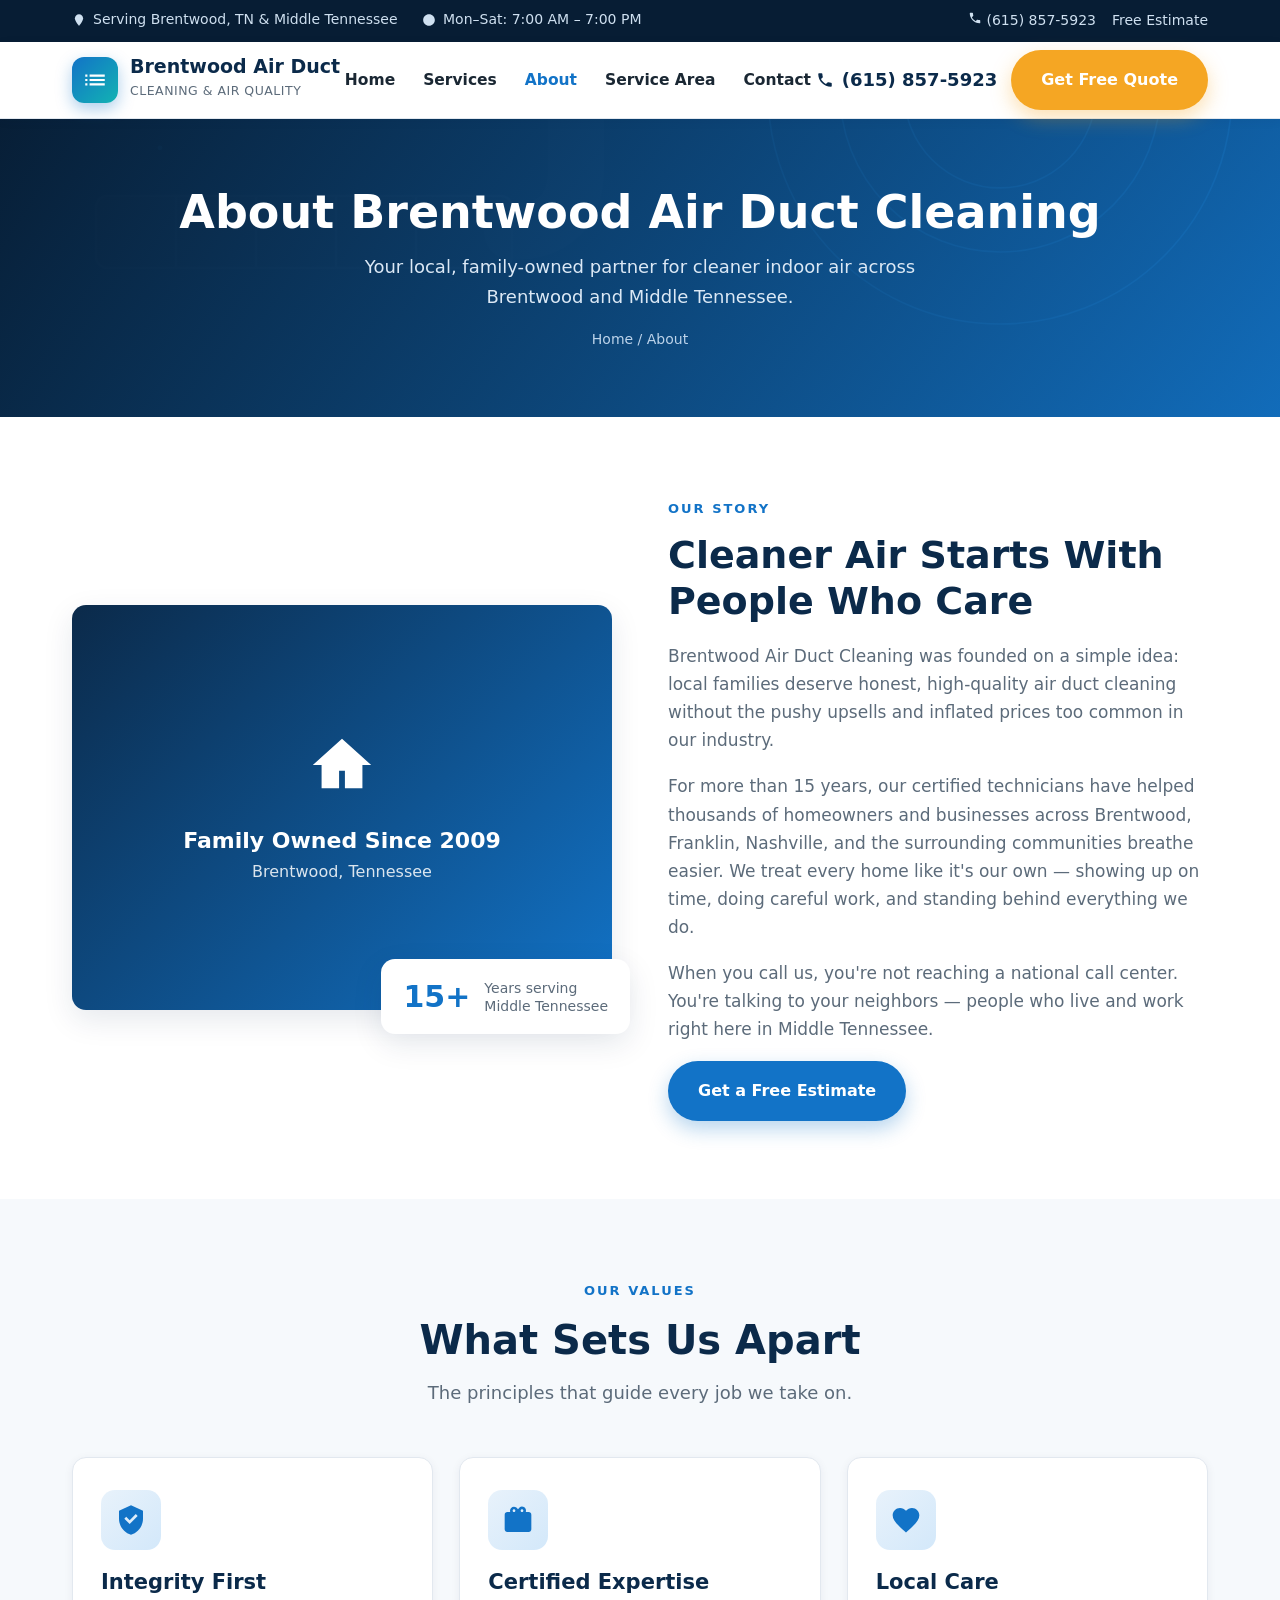
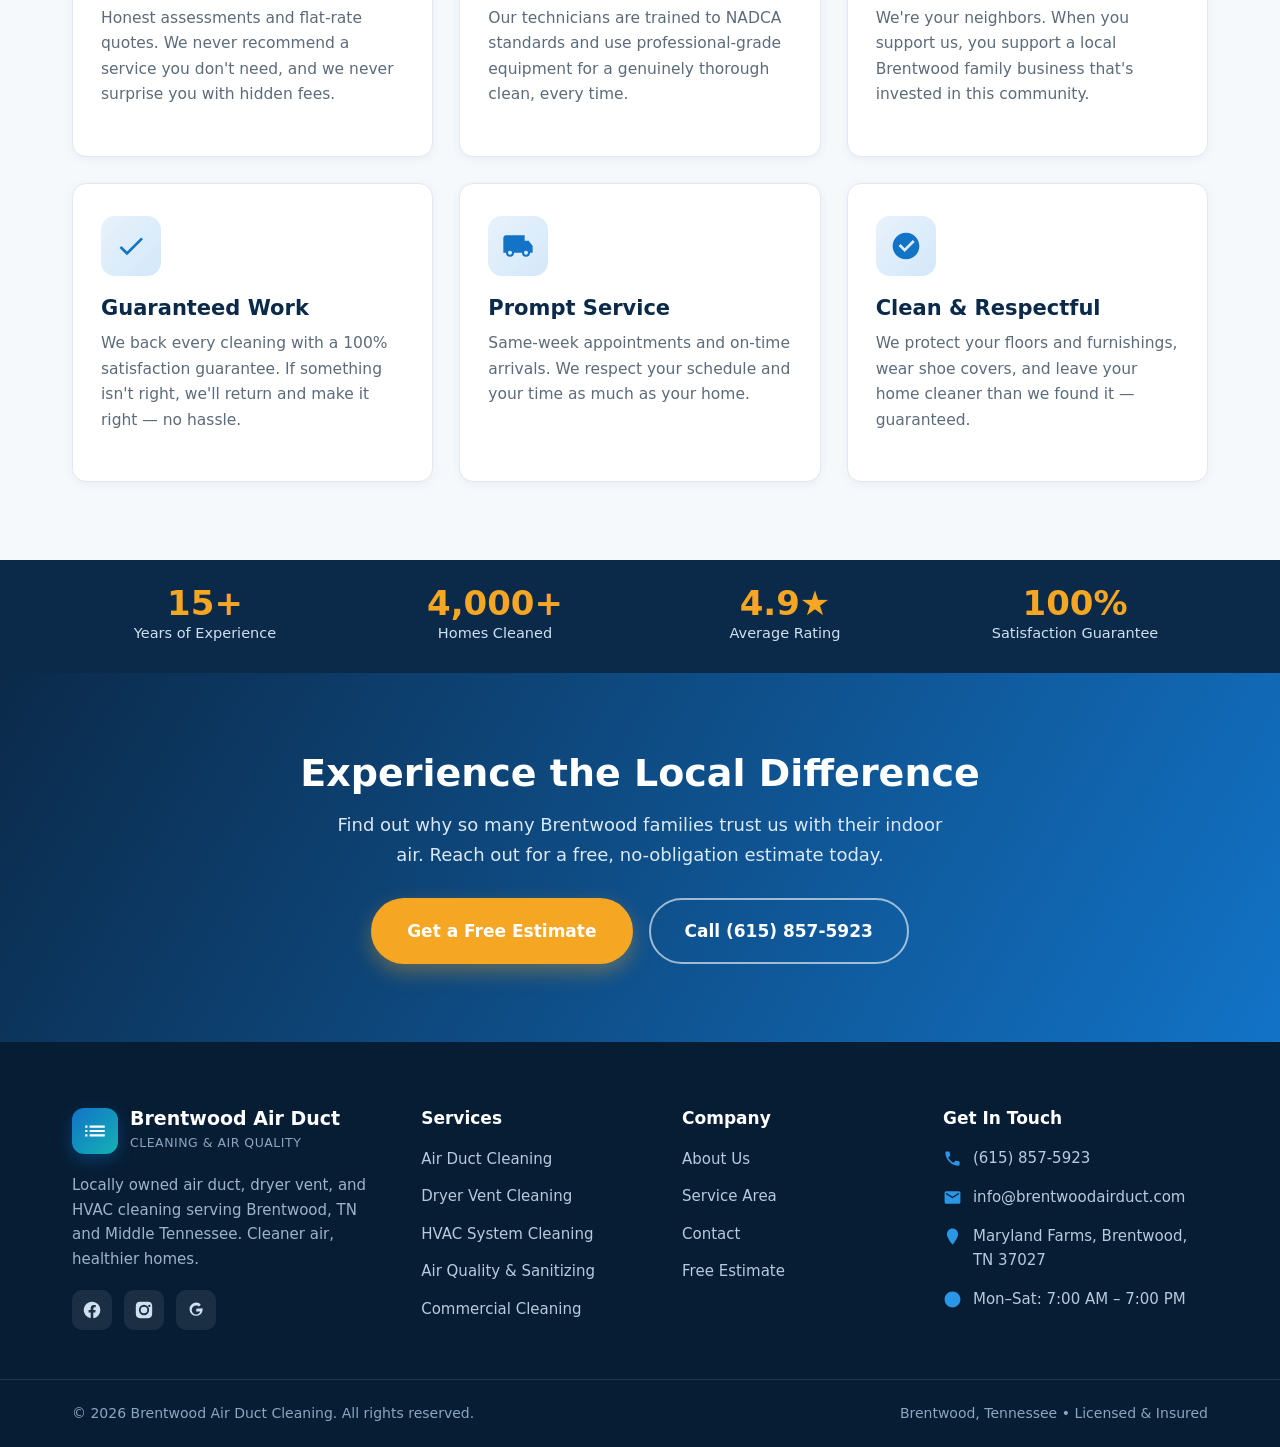
==== about/index.html @ d7322b6e "Use clean, extensionless URLs and update phone number Restructure each page into its own directory s" ====
<!DOCTYPE html>
<html lang="en">
<head>
  <meta charset="UTF-8" />
  <meta name="viewport" content="width=device-width, initial-scale=1.0" />
  <title>About Us | Brentwood Air Duct Cleaning — Local Air Duct Experts in Brentwood, TN</title>
  <meta name="description" content="Learn about Brentwood Air Duct Cleaning — a locally owned, certified air duct and dryer vent cleaning company proudly serving Brentwood, TN and Middle Tennessee since 2009." />
  <link rel="canonical" href="https://www.brentwoodairduct.com/about/" />
  <link rel="icon" href="/images/favicon.svg" type="image/svg+xml" />
  <link rel="stylesheet" href="/css/styles.css" />
</head>
<body>

  <div class="topbar">
    <div class="container">
      <div class="topbar-left">
        <span><svg width="14" height="14" viewBox="0 0 24 24" fill="currentColor"><path d="M12 2C8.13 2 5 5.13 5 9c0 5.25 7 13 7 13s7-7.75 7-13c0-3.87-3.13-7-7-7z"/></svg> Serving Brentwood, TN &amp; Middle Tennessee</span>
        <span><svg width="14" height="14" viewBox="0 0 24 24" fill="currentColor"><path d="M11.99 2C6.47 2 2 6.48 2 12s4.47 10 9.99 10C17.52 22 22 17.52 22 12 22 6.48 17.52 2 11.99 2zM12.5 7H11v6l5.25 3.15.75-1.23-4.5-2.67z"/></svg> Mon–Sat: 7:00 AM – 7:00 PM</span>
      </div>
      <div class="topbar-right">
        <a href="tel:+16158575923"><svg width="14" height="14" viewBox="0 0 24 24" fill="currentColor"><path d="M6.62 10.79c1.44 2.83 3.76 5.14 6.59 6.59l2.2-2.2c.27-.27.67-.36 1.02-.24 1.12.37 2.33.57 3.57.57.55 0 1 .45 1 1V20c0 .55-.45 1-1 1-9.39 0-17-7.61-17-17 0-.55.45-1 1-1h3.5c.55 0 1 .45 1 1 0 1.25.2 2.45.57 3.57.11.35.03.74-.25 1.02l-2.2 2.2z"/></svg> (615) 857-5923</a>
        <a href="/contact/">Free Estimate</a>
      </div>
    </div>
  </div>

  <header class="site-header">
    <div class="container nav">
      <a href="/" class="brand">
        <span class="brand-mark" aria-hidden="true"><svg viewBox="0 0 24 24" fill="currentColor"><path d="M3 13h2v-2H3v2zm0 4h2v-2H3v2zm0-8h2V7H3v2zm4 4h14v-2H7v2zm0 4h14v-2H7v2zM7 7v2h14V7H7z"/></svg></span>
        <span class="brand-text"><b>Brentwood Air Duct</b><span>Cleaning &amp; Air Quality</span></span>
      </a>
      <ul class="nav-links">
        <li><a href="/">Home</a></li>
        <li><a href="/services/">Services</a></li>
        <li><a href="/about/">About</a></li>
        <li><a href="/service-area/">Service Area</a></li>
        <li><a href="/contact/">Contact</a></li>
      </ul>
      <div class="nav-cta">
        <a href="tel:+16158575923" class="nav-phone"><svg width="18" height="18" viewBox="0 0 24 24" fill="currentColor"><path d="M6.62 10.79c1.44 2.83 3.76 5.14 6.59 6.59l2.2-2.2c.27-.27.67-.36 1.02-.24 1.12.37 2.33.57 3.57.57.55 0 1 .45 1 1V20c0 .55-.45 1-1 1-9.39 0-17-7.61-17-17 0-.55.45-1 1-1h3.5c.55 0 1 .45 1 1 0 1.25.2 2.45.57 3.57.11.35.03.74-.25 1.02l-2.2 2.2z"/></svg> (615) 857-5923</a>
        <a href="/contact/" class="btn btn-primary">Get Free Quote</a>
      </div>
      <button class="nav-toggle" aria-label="Toggle menu"><span></span><span></span><span></span></button>
    </div>
  </header>

  <section class="page-hero">
    <div class="container">
      <h1>About Brentwood Air Duct Cleaning</h1>
      <p>Your local, family-owned partner for cleaner indoor air across Brentwood and Middle Tennessee.</p>
      <div class="breadcrumb"><a href="/">Home</a> / About</div>
    </div>
  </section>

  <section>
    <div class="container split">
      <div class="split-media">
        <div class="media-box">
          <div>
            <svg width="70" height="70" viewBox="0 0 24 24" fill="currentColor" style="margin:0 auto 14px;"><path d="M12 3 2 12h3v8h6v-6h2v6h6v-8h3L12 3z"/></svg>
            <b style="font-size:22px;display:block;">Family Owned Since 2009</b>
            <span style="opacity:.85;">Brentwood, Tennessee</span>
          </div>
        </div>
        <div class="badge-float">
          <span class="bf-num">15+</span>
          <span>Years serving<br>Middle Tennessee</span>
        </div>
      </div>
      <div>
        <span class="eyebrow">Our Story</span>
        <h2>Cleaner Air Starts With People Who Care</h2>
        <p>Brentwood Air Duct Cleaning was founded on a simple idea: local families deserve honest, high-quality air duct cleaning without the pushy upsells and inflated prices too common in our industry.</p>
        <p>For more than 15 years, our certified technicians have helped thousands of homeowners and businesses across Brentwood, Franklin, Nashville, and the surrounding communities breathe easier. We treat every home like it's our own — showing up on time, doing careful work, and standing behind everything we do.</p>
        <p>When you call us, you're not reaching a national call center. You're talking to your neighbors — people who live and work right here in Middle Tennessee.</p>
        <a href="/contact/" class="btn btn-blue">Get a Free Estimate</a>
      </div>
    </div>
  </section>

  <!-- Values -->
  <section class="services">
    <div class="container">
      <div class="section-head">
        <span class="eyebrow">Our Values</span>
        <h2>What Sets Us Apart</h2>
        <p>The principles that guide every job we take on.</p>
      </div>
      <div class="cards">
        <div class="card">
          <div class="card-icon"><svg viewBox="0 0 24 24" fill="currentColor"><path d="M12 1 3 5v6c0 5.55 3.84 10.74 9 12 5.16-1.26 9-6.45 9-12V5l-9-4zm-1 14-4-4 1.41-1.41L11 12.17l4.59-4.58L17 9l-6 6z"/></svg></div>
          <h3>Integrity First</h3>
          <p>Honest assessments and flat-rate quotes. We never recommend a service you don't need, and we never surprise you with hidden fees.</p>
        </div>
        <div class="card">
          <div class="card-icon"><svg viewBox="0 0 24 24" fill="currentColor"><path d="M20 6h-2.18c.11-.31.18-.65.18-1a2.996 2.996 0 0 0-5.5-1.65l-.5.67-.5-.68C10.96 2.54 10.05 2 9 2 7.34 2 6 3.34 6 5c0 .35.07.69.18 1H4c-1.11 0-1.99.89-1.99 2L2 19c0 1.11.89 2 2 2h16c1.11 0 2-.89 2-2V8c0-1.11-.89-2-2-2zm-5-2c.55 0 1 .45 1 1s-.45 1-1 1-1-.45-1-1 .45-1 1-1zM9 4c.55 0 1 .45 1 1s-.45 1-1 1-1-.45-1-1 .45-1 1-1z"/></svg></div>
          <h3>Certified Expertise</h3>
          <p>Our technicians are trained to NADCA standards and use professional-grade equipment for a genuinely thorough clean, every time.</p>
        </div>
        <div class="card">
          <div class="card-icon"><svg viewBox="0 0 24 24" fill="currentColor"><path d="M16.5 3c-1.74 0-3.41.81-4.5 2.09C10.91 3.81 9.24 3 7.5 3 4.42 3 2 5.42 2 8.5c0 3.78 3.4 6.86 8.55 11.54L12 21.35l1.45-1.32C18.6 15.36 22 12.28 22 8.5 22 5.42 19.58 3 16.5 3z"/></svg></div>
          <h3>Local Care</h3>
          <p>We're your neighbors. When you support us, you support a local Brentwood family business that's invested in this community.</p>
        </div>
        <div class="card">
          <div class="card-icon"><svg viewBox="0 0 24 24" fill="currentColor"><path d="M9 16.17 4.83 12l-1.42 1.41L9 19 21 7l-1.41-1.41z"/></svg></div>
          <h3>Guaranteed Work</h3>
          <p>We back every cleaning with a 100% satisfaction guarantee. If something isn't right, we'll return and make it right — no hassle.</p>
        </div>
        <div class="card">
          <div class="card-icon"><svg viewBox="0 0 24 24" fill="currentColor"><path d="M20 8h-3V4H3c-1.1 0-2 .9-2 2v11h2a3 3 0 0 0 6 0h6a3 3 0 0 0 6 0h2v-5l-3-4zM6 18.5A1.5 1.5 0 1 1 7.5 17 1.5 1.5 0 0 1 6 18.5zm12 0A1.5 1.5 0 1 1 19.5 17 1.5 1.5 0 0 1 18 18.5z"/></svg></div>
          <h3>Prompt Service</h3>
          <p>Same-week appointments and on-time arrivals. We respect your schedule and your time as much as your home.</p>
        </div>
        <div class="card">
          <div class="card-icon"><svg viewBox="0 0 24 24" fill="currentColor"><path d="M12 2C6.48 2 2 6.48 2 12s4.48 10 10 10 10-4.48 10-10S17.52 2 12 2zm-1 14.5-4.5-4.5 1.41-1.41L11 13.67l6.09-6.09L18.5 9z"/></svg></div>
          <h3>Clean &amp; Respectful</h3>
          <p>We protect your floors and furnishings, wear shoe covers, and leave your home cleaner than we found it — guaranteed.</p>
        </div>
      </div>
    </div>
  </section>

  <div class="trustbar">
    <div class="container">
      <div class="trust-stat"><b>15+</b><span>Years of Experience</span></div>
      <div class="trust-stat"><b>4,000+</b><span>Homes Cleaned</span></div>
      <div class="trust-stat"><b>4.9★</b><span>Average Rating</span></div>
      <div class="trust-stat"><b>100%</b><span>Satisfaction Guarantee</span></div>
    </div>
  </div>

  <section class="cta-band">
    <div class="container">
      <h2>Experience the Local Difference</h2>
      <p>Find out why so many Brentwood families trust us with their indoor air. Reach out for a free, no-obligation estimate today.</p>
      <div class="cta-actions">
        <a href="/contact/" class="btn btn-primary btn-lg">Get a Free Estimate</a>
        <a href="tel:+16158575923" class="btn btn-outline btn-lg">Call (615) 857-5923</a>
      </div>
    </div>
  </section>

  <footer class="site-footer">
    <div class="container footer-grid">
      <div class="footer-brand">
        <a href="/" class="brand">
          <span class="brand-mark" aria-hidden="true"><svg viewBox="0 0 24 24" fill="currentColor"><path d="M3 13h2v-2H3v2zm0 4h2v-2H3v2zm0-8h2V7H3v2zm4 4h14v-2H7v2zm0 4h14v-2H7v2zM7 7v2h14V7H7z"/></svg></span>
          <span class="brand-text"><b>Brentwood Air Duct</b><span>Cleaning &amp; Air Quality</span></span>
        </a>
        <p>Locally owned air duct, dryer vent, and HVAC cleaning serving Brentwood, TN and Middle Tennessee. Cleaner air, healthier homes.</p>
        <div class="footer-social">
          <a href="#" aria-label="Facebook"><svg viewBox="0 0 24 24" fill="currentColor"><path d="M22 12a10 10 0 1 0-11.56 9.88v-6.99H7.9V12h2.54V9.8c0-2.5 1.49-3.89 3.78-3.89 1.09 0 2.24.2 2.24.2v2.46h-1.26c-1.24 0-1.63.77-1.63 1.56V12h2.78l-.44 2.89h-2.34v6.99A10 10 0 0 0 22 12z"/></svg></a>
          <a href="#" aria-label="Instagram"><svg viewBox="0 0 24 24" fill="currentColor"><path d="M12 2.16c3.2 0 3.58 0 4.85.07 3.25.15 4.77 1.69 4.92 4.92.06 1.27.07 1.65.07 4.85s0 3.58-.07 4.85c-.15 3.23-1.66 4.77-4.92 4.92-1.27.06-1.65.07-4.85.07s-3.58 0-4.85-.07c-3.26-.15-4.77-1.7-4.92-4.92-.06-1.27-.07-1.65-.07-4.85s0-3.58.07-4.85C2.38 3.92 3.9 2.38 7.15 2.23 8.42 2.17 8.8 2.16 12 2.16zm0 3.68a6.16 6.16 0 1 0 0 12.32 6.16 6.16 0 0 0 0-12.32zm0 10.16a4 4 0 1 1 0-8 4 4 0 0 1 0 8zm6.41-10.4a1.44 1.44 0 1 0 0 2.88 1.44 1.44 0 0 0 0-2.88z"/></svg></a>
          <a href="#" aria-label="Google"><svg viewBox="0 0 24 24" fill="currentColor"><path d="M12.24 10.4v3.36h4.71c-.19 1.22-1.4 3.58-4.71 3.58a5.34 5.34 0 0 1 0-10.68c1.58 0 2.63.67 3.24 1.24l2.21-2.13C16.46 3.9 14.55 3 12.24 3a8 8 0 1 0 0 16c4.62 0 7.68-3.25 7.68-7.83 0-.53-.06-.93-.13-1.33z"/></svg></a>
        </div>
      </div>
      <div>
        <h4>Services</h4>
        <ul class="footer-links">
          <li><a href="/services/#air-duct">Air Duct Cleaning</a></li>
          <li><a href="/services/#dryer-vent">Dryer Vent Cleaning</a></li>
          <li><a href="/services/#hvac">HVAC System Cleaning</a></li>
          <li><a href="/services/#air-quality">Air Quality &amp; Sanitizing</a></li>
          <li><a href="/services/#commercial">Commercial Cleaning</a></li>
        </ul>
      </div>
      <div>
        <h4>Company</h4>
        <ul class="footer-links">
          <li><a href="/about/">About Us</a></li>
          <li><a href="/service-area/">Service Area</a></li>
          <li><a href="/contact/">Contact</a></li>
          <li><a href="/contact/">Free Estimate</a></li>
        </ul>
      </div>
      <div>
        <h4>Get In Touch</h4>
        <ul class="footer-contact">
          <li><svg viewBox="0 0 24 24" fill="currentColor"><path d="M6.62 10.79c1.44 2.83 3.76 5.14 6.59 6.59l2.2-2.2c.27-.27.67-.36 1.02-.24 1.12.37 2.33.57 3.57.57.55 0 1 .45 1 1V20c0 .55-.45 1-1 1-9.39 0-17-7.61-17-17 0-.55.45-1 1-1h3.5c.55 0 1 .45 1 1 0 1.25.2 2.45.57 3.57.11.35.03.74-.25 1.02l-2.2 2.2z"/></svg> <a href="tel:+16158575923">(615) 857-5923</a></li>
          <li><svg viewBox="0 0 24 24" fill="currentColor"><path d="M20 4H4c-1.1 0-2 .9-2 2v12c0 1.1.9 2 2 2h16c1.1 0 2-.9 2-2V6c0-1.1-.9-2-2-2zm0 4-8 5-8-5V6l8 5 8-5v2z"/></svg> <a href="mailto:info@brentwoodairduct.com">info@brentwoodairduct.com</a></li>
          <li><svg viewBox="0 0 24 24" fill="currentColor"><path d="M12 2C8.13 2 5 5.13 5 9c0 5.25 7 13 7 13s7-7.75 7-13c0-3.87-3.13-7-7-7z"/></svg> Maryland Farms, Brentwood, TN 37027</li>
          <li><svg viewBox="0 0 24 24" fill="currentColor"><path d="M11.99 2C6.47 2 2 6.48 2 12s4.47 10 9.99 10C17.52 22 22 17.52 22 12 22 6.48 17.52 2 11.99 2zM12.5 7H11v6l5.25 3.15.75-1.23-4.5-2.67z"/></svg> Mon–Sat: 7:00 AM – 7:00 PM</li>
        </ul>
      </div>
    </div>
    <div class="footer-bottom">
      <div class="container">
        <span>© <span data-year>2026</span> Brentwood Air Duct Cleaning. All rights reserved.</span>
        <span>Brentwood, Tennessee • Licensed &amp; Insured</span>
      </div>
    </div>
  </footer>

  <a href="tel:+16158575923" class="float-call" aria-label="Call now"><svg viewBox="0 0 24 24" fill="currentColor"><path d="M6.62 10.79c1.44 2.83 3.76 5.14 6.59 6.59l2.2-2.2c.27-.27.67-.36 1.02-.24 1.12.37 2.33.57 3.57.57.55 0 1 .45 1 1V20c0 .55-.45 1-1 1-9.39 0-17-7.61-17-17 0-.55.45-1 1-1h3.5c.55 0 1 .45 1 1 0 1.25.2 2.45.57 3.57.11.35.03.74-.25 1.02l-2.2 2.2z"/></svg></a>
  <script src="/js/main.js"></script>
</body>
</html>
---- css/styles.css ----
/* ==========================================================================
   Brentwood Air Duct Cleaning — Stylesheet
   ========================================================================== */

:root {
  --navy: #0b2a4a;
  --navy-dark: #071d34;
  --blue: #1273c7;
  --blue-light: #2a97e6;
  --sky: #e8f2fb;
  --teal: #12b3b3;
  --accent: #f5a623;
  --accent-dark: #e08e0b;
  --ink: #1a2733;
  --muted: #5c6b7a;
  --line: #e2e8ef;
  --bg: #ffffff;
  --bg-soft: #f6f9fc;
  --white: #ffffff;
  --radius: 14px;
  --radius-sm: 8px;
  --shadow-sm: 0 2px 10px rgba(11, 42, 74, 0.06);
  --shadow: 0 10px 30px rgba(11, 42, 74, 0.1);
  --shadow-lg: 0 24px 60px rgba(11, 42, 74, 0.18);
  --maxw: 1180px;
  --font: "Segoe UI", system-ui, -apple-system, Roboto, Helvetica, Arial, sans-serif;
  --head: "Segoe UI", system-ui, -apple-system, Roboto, Helvetica, Arial, sans-serif;
}

* { margin: 0; padding: 0; box-sizing: border-box; }

html { scroll-behavior: smooth; }

body {
  font-family: var(--font);
  color: var(--ink);
  line-height: 1.65;
  background: var(--bg);
  -webkit-font-smoothing: antialiased;
}

img { max-width: 100%; display: block; }

a { color: var(--blue); text-decoration: none; transition: color .2s ease; }
a:hover { color: var(--blue-light); }

h1, h2, h3, h4 { font-family: var(--head); line-height: 1.2; color: var(--navy); font-weight: 700; }

.container { width: 100%; max-width: var(--maxw); margin: 0 auto; padding: 0 22px; }

section { padding: 78px 0; }

.eyebrow {
  display: inline-block;
  text-transform: uppercase;
  letter-spacing: 2px;
  font-size: 13px;
  font-weight: 700;
  color: var(--blue);
  margin-bottom: 14px;
}

.section-head { max-width: 720px; margin: 0 auto 50px; text-align: center; }
.section-head h2 { font-size: clamp(28px, 4vw, 40px); margin-bottom: 14px; }
.section-head p { color: var(--muted); font-size: 18px; }

/* ---------- Buttons ---------- */
.btn {
  display: inline-flex;
  align-items: center;
  gap: 9px;
  font-weight: 700;
  font-size: 16px;
  padding: 15px 28px;
  border-radius: 50px;
  cursor: pointer;
  border: 2px solid transparent;
  transition: transform .18s ease, box-shadow .18s ease, background .2s ease;
  white-space: nowrap;
}
.btn-primary { background: var(--accent); color: #fff; box-shadow: 0 8px 20px rgba(245, 166, 35, .35); }
.btn-primary:hover { background: var(--accent-dark); color: #fff; transform: translateY(-2px); box-shadow: 0 12px 26px rgba(245, 166, 35, .45); }
.btn-outline { background: transparent; color: #fff; border-color: rgba(255,255,255,.6); }
.btn-outline:hover { background: rgba(255,255,255,.12); color: #fff; border-color: #fff; }
.btn-blue { background: var(--blue); color: #fff; box-shadow: 0 8px 20px rgba(18,115,199,.3); }
.btn-blue:hover { background: var(--navy); color: #fff; transform: translateY(-2px); }
.btn-lg { padding: 17px 34px; font-size: 17px; }

/* ---------- Top bar ---------- */
.topbar {
  background: var(--navy-dark);
  color: #cfe0f0;
  font-size: 14px;
}
.topbar .container { display: flex; justify-content: space-between; align-items: center; min-height: 42px; flex-wrap: wrap; gap: 6px; }
.topbar a { color: #cfe0f0; }
.topbar a:hover { color: #fff; }
.topbar-left span { margin-right: 20px; display: inline-flex; align-items: center; gap: 7px; }
.topbar-right { display: inline-flex; gap: 16px; align-items: center; }

/* ---------- Header / Nav ---------- */
.site-header {
  position: sticky;
  top: 0;
  z-index: 100;
  background: rgba(255,255,255,.96);
  backdrop-filter: blur(8px);
  border-bottom: 1px solid var(--line);
  box-shadow: var(--shadow-sm);
}
.nav { display: flex; align-items: center; justify-content: space-between; min-height: 76px; }
.brand { display: flex; align-items: center; gap: 12px; }
.brand-mark {
  width: 46px; height: 46px; border-radius: 12px; flex-shrink: 0;
  background: linear-gradient(135deg, var(--blue), var(--teal));
  display: grid; place-items: center; color: #fff;
  box-shadow: 0 6px 16px rgba(18,115,199,.35);
}
.brand-mark svg { width: 26px; height: 26px; }
.brand-text b { display: block; font-size: 19px; color: var(--navy); line-height: 1.1; font-weight: 800; }
.brand-text span { font-size: 12.5px; color: var(--muted); letter-spacing: .5px; text-transform: uppercase; }

.nav-links { display: flex; align-items: center; gap: 28px; list-style: none; }
.nav-links a { color: var(--ink); font-weight: 600; font-size: 15.5px; }
.nav-links a:hover, .nav-links a.active { color: var(--blue); }
.nav-cta { display: flex; align-items: center; gap: 14px; }
.nav-phone { font-weight: 800; color: var(--navy); font-size: 18px; display: inline-flex; align-items: center; gap: 8px; }
.nav-phone:hover { color: var(--blue); }

.nav-toggle { display: none; background: none; border: 0; cursor: pointer; padding: 8px; }
.nav-toggle span { display: block; width: 26px; height: 3px; background: var(--navy); border-radius: 3px; margin: 5px 0; transition: .3s; }

/* ---------- Hero ---------- */
.hero {
  position: relative;
  color: #fff;
  padding: 90px 0 96px;
  background:
    linear-gradient(120deg, rgba(7,29,52,.94) 0%, rgba(11,42,74,.86) 45%, rgba(18,115,199,.72) 100%),
    url("../images/hero.svg") center/cover no-repeat;
  overflow: hidden;
}
.hero-grid { display: grid; grid-template-columns: 1.15fr .85fr; gap: 48px; align-items: center; }
.hero-badge {
  display: inline-flex; align-items: center; gap: 8px;
  background: rgba(255,255,255,.14); border: 1px solid rgba(255,255,255,.28);
  padding: 7px 15px; border-radius: 50px; font-size: 14px; font-weight: 600; margin-bottom: 22px;
}
.hero h1 { color: #fff; font-size: clamp(34px, 5vw, 56px); font-weight: 800; margin-bottom: 20px; }
.hero h1 span { color: var(--accent); }
.hero p.lead { font-size: 19px; color: #dbe8f5; max-width: 560px; margin-bottom: 30px; }
.hero-actions { display: flex; gap: 16px; flex-wrap: wrap; margin-bottom: 34px; }
.hero-trust { display: flex; gap: 26px; flex-wrap: wrap; }
.hero-trust div { display: flex; align-items: center; gap: 10px; font-size: 15px; color: #eaf2fb; }
.hero-trust svg { width: 22px; height: 22px; color: var(--accent); flex-shrink: 0; }

/* Hero form card */
.hero-card {
  background: #fff; color: var(--ink); border-radius: 18px; padding: 30px 28px;
  box-shadow: var(--shadow-lg);
}
.hero-card h3 { font-size: 22px; margin-bottom: 6px; }
.hero-card p { color: var(--muted); font-size: 15px; margin-bottom: 20px; }
.form-row { margin-bottom: 14px; }
.form-row.two { display: grid; grid-template-columns: 1fr 1fr; gap: 12px; }
.hero-card label { font-size: 13px; font-weight: 600; color: var(--navy); display: block; margin-bottom: 5px; }
.hero-card input, .hero-card select, .hero-card textarea {
  width: 100%; padding: 12px 14px; border: 1.5px solid var(--line); border-radius: 10px;
  font-size: 15px; font-family: inherit; color: var(--ink); background: var(--bg-soft);
  transition: border .2s ease, box-shadow .2s ease;
}
.hero-card input:focus, .hero-card select:focus, .hero-card textarea:focus {
  outline: none; border-color: var(--blue); box-shadow: 0 0 0 3px rgba(18,115,199,.14); background: #fff;
}
.hero-card .btn { width: 100%; justify-content: center; margin-top: 6px; }
.form-note { font-size: 12.5px; color: var(--muted); text-align: center; margin-top: 12px; }

/* ---------- Trust bar ---------- */
.trustbar { background: var(--navy); color: #fff; padding: 26px 0; }
.trustbar .container { display: grid; grid-template-columns: repeat(4, 1fr); gap: 24px; text-align: center; }
.trust-stat b { display: block; font-size: 34px; color: var(--accent); font-weight: 800; line-height: 1; }
.trust-stat span { font-size: 14.5px; color: #cfe0f0; }

/* ---------- Services ---------- */
.services { background: var(--bg-soft); }
.cards { display: grid; grid-template-columns: repeat(3, 1fr); gap: 26px; }
.card {
  background: #fff; border: 1px solid var(--line); border-radius: var(--radius);
  padding: 32px 28px; box-shadow: var(--shadow-sm);
  transition: transform .22s ease, box-shadow .22s ease, border-color .22s ease;
}
.card:hover { transform: translateY(-6px); box-shadow: var(--shadow); border-color: transparent; }
.card-icon {
  width: 60px; height: 60px; border-radius: 14px; margin-bottom: 20px;
  background: linear-gradient(135deg, var(--sky), #d3e8fa);
  display: grid; place-items: center; color: var(--blue);
}
.card-icon svg { width: 32px; height: 32px; }
.card h3 { font-size: 21px; margin-bottom: 10px; }
.card p { color: var(--muted); font-size: 15.5px; margin-bottom: 16px; }
.card .card-link { font-weight: 700; font-size: 15px; display: inline-flex; align-items: center; gap: 6px; }
.card ul { list-style: none; margin-bottom: 4px; }
.card ul li { position: relative; padding-left: 26px; margin-bottom: 8px; color: var(--muted); font-size: 15px; }
.card ul li::before {
  content: ""; position: absolute; left: 0; top: 7px; width: 16px; height: 16px;
  background: var(--teal); border-radius: 50%;
  -webkit-mask: url("data:image/svg+xml;utf8,<svg xmlns='http://www.w3.org/2000/svg' viewBox='0 0 24 24' fill='white'><path d='M9 16.17 4.83 12l-1.42 1.41L9 19 21 7l-1.41-1.41z'/></svg>") center/12px no-repeat;
  mask: url("data:image/svg+xml;utf8,<svg xmlns='http://www.w3.org/2000/svg' viewBox='0 0 24 24' fill='white'><path d='M9 16.17 4.83 12l-1.42 1.41L9 19 21 7l-1.41-1.41z'/></svg>") center/12px no-repeat;
}

/* ---------- About / Why ---------- */
.split { display: grid; grid-template-columns: 1fr 1fr; gap: 56px; align-items: center; }
.split-media { position: relative; }
.split-media img, .split-media .media-box {
  border-radius: var(--radius); box-shadow: var(--shadow); width: 100%;
}
.media-box {
  aspect-ratio: 4/3; background: linear-gradient(135deg, var(--navy), var(--blue));
  display: grid; place-items: center; color: #fff; text-align: center; padding: 30px;
}
.split h2 { font-size: clamp(28px, 4vw, 38px); margin-bottom: 18px; }
.split > div > p { color: var(--muted); font-size: 17px; margin-bottom: 18px; }
.feature-list { list-style: none; margin: 24px 0 30px; }
.feature-list li { display: flex; gap: 14px; margin-bottom: 18px; }
.feature-list .fi {
  flex-shrink: 0; width: 42px; height: 42px; border-radius: 10px;
  background: var(--sky); color: var(--blue); display: grid; place-items: center;
}
.feature-list .fi svg { width: 22px; height: 22px; }
.feature-list b { display: block; color: var(--navy); font-size: 16.5px; }
.feature-list span { color: var(--muted); font-size: 15px; }

.badge-float {
  position: absolute; bottom: -24px; right: -18px; background: #fff; border-radius: 14px;
  box-shadow: var(--shadow); padding: 18px 22px; display: flex; align-items: center; gap: 14px;
}
.badge-float .bf-num { font-size: 30px; font-weight: 800; color: var(--blue); }
.badge-float span { font-size: 14px; color: var(--muted); line-height: 1.3; }

/* ---------- Process ---------- */
.process { background: var(--bg-soft); }
.steps { display: grid; grid-template-columns: repeat(4, 1fr); gap: 24px; }
.step { text-align: center; position: relative; padding: 0 10px; }
.step-num {
  width: 64px; height: 64px; margin: 0 auto 20px; border-radius: 50%;
  background: linear-gradient(135deg, var(--blue), var(--teal)); color: #fff;
  display: grid; place-items: center; font-size: 24px; font-weight: 800;
  box-shadow: 0 10px 22px rgba(18,115,199,.3);
}
.step h3 { font-size: 19px; margin-bottom: 8px; }
.step p { color: var(--muted); font-size: 15px; }

/* ---------- Before/After / CTA band ---------- */
.cta-band {
  background: linear-gradient(120deg, var(--navy) 0%, var(--blue) 100%);
  color: #fff; text-align: center; border-radius: 0;
}
.cta-band h2 { color: #fff; font-size: clamp(26px, 4vw, 38px); margin-bottom: 14px; }
.cta-band p { color: #dbe8f5; font-size: 18px; max-width: 620px; margin: 0 auto 28px; }
.cta-actions { display: flex; gap: 16px; justify-content: center; flex-wrap: wrap; }

/* ---------- Testimonials ---------- */
.reviews { background: var(--bg-soft); }
.review-grid { display: grid; grid-template-columns: repeat(3, 1fr); gap: 26px; }
.review {
  background: #fff; border: 1px solid var(--line); border-radius: var(--radius);
  padding: 30px 28px; box-shadow: var(--shadow-sm);
}
.stars { color: var(--accent); font-size: 18px; margin-bottom: 14px; letter-spacing: 2px; }
.review p { font-size: 16px; color: var(--ink); margin-bottom: 20px; font-style: italic; }
.review-author { display: flex; align-items: center; gap: 12px; }
.review-author .avatar {
  width: 44px; height: 44px; border-radius: 50%; background: linear-gradient(135deg, var(--blue), var(--teal));
  color: #fff; display: grid; place-items: center; font-weight: 700; font-size: 17px;
}
.review-author b { display: block; color: var(--navy); font-size: 15.5px; }
.review-author span { font-size: 13.5px; color: var(--muted); }

/* ---------- Service area ---------- */
.area-grid { display: grid; grid-template-columns: 1fr 1fr; gap: 50px; align-items: center; }
.area-list { display: flex; flex-wrap: wrap; gap: 12px; margin-top: 24px; }
.area-list span {
  background: #fff; border: 1px solid var(--line); border-radius: 50px; padding: 9px 18px;
  font-size: 15px; font-weight: 600; color: var(--navy); box-shadow: var(--shadow-sm);
  display: inline-flex; align-items: center; gap: 7px;
}
.area-list span svg { width: 15px; height: 15px; color: var(--blue); }
.area-map { border-radius: var(--radius); overflow: hidden; box-shadow: var(--shadow); min-height: 340px; }
.area-map iframe { width: 100%; height: 100%; min-height: 340px; border: 0; display: block; }

/* ---------- FAQ ---------- */
.faq-wrap { max-width: 820px; margin: 0 auto; }
.faq-item { border: 1px solid var(--line); border-radius: var(--radius-sm); margin-bottom: 14px; background: #fff; overflow: hidden; }
.faq-q {
  width: 100%; text-align: left; background: none; border: 0; cursor: pointer;
  padding: 20px 24px; font-size: 17px; font-weight: 700; color: var(--navy);
  display: flex; justify-content: space-between; align-items: center; gap: 16px; font-family: inherit;
}
.faq-q:hover { color: var(--blue); }
.faq-q .ico { flex-shrink: 0; width: 24px; height: 24px; transition: transform .3s ease; color: var(--blue); }
.faq-item.open .faq-q .ico { transform: rotate(45deg); }
.faq-a { max-height: 0; overflow: hidden; transition: max-height .3s ease; }
.faq-a p { padding: 0 24px 22px; color: var(--muted); font-size: 15.5px; }

/* ---------- Contact page ---------- */
.contact-grid { display: grid; grid-template-columns: 1fr 1fr; gap: 44px; align-items: start; }
.contact-info .ci-item { display: flex; gap: 16px; margin-bottom: 26px; align-items: flex-start; }
.contact-info .ci-icon {
  flex-shrink: 0; width: 52px; height: 52px; border-radius: 12px;
  background: linear-gradient(135deg, var(--blue), var(--teal)); color: #fff; display: grid; place-items: center;
}
.contact-info .ci-icon svg { width: 24px; height: 24px; }
.contact-info b { display: block; color: var(--navy); font-size: 17px; margin-bottom: 3px; }
.contact-info p, .contact-info a { color: var(--muted); font-size: 15.5px; }
.contact-form-card {
  background: #fff; border: 1px solid var(--line); border-radius: var(--radius);
  padding: 34px 32px; box-shadow: var(--shadow);
}
.contact-form-card h3 { font-size: 24px; margin-bottom: 6px; }
.contact-form-card > p { color: var(--muted); margin-bottom: 24px; }
.field { margin-bottom: 18px; }
.field label { display: block; font-size: 14px; font-weight: 600; color: var(--navy); margin-bottom: 6px; }
.field input, .field select, .field textarea {
  width: 100%; padding: 13px 15px; border: 1.5px solid var(--line); border-radius: 10px;
  font-size: 15px; font-family: inherit; background: var(--bg-soft); color: var(--ink);
  transition: border .2s ease, box-shadow .2s ease;
}
.field input:focus, .field select:focus, .field textarea:focus {
  outline: none; border-color: var(--blue); box-shadow: 0 0 0 3px rgba(18,115,199,.14); background: #fff;
}
.field.two { display: grid; grid-template-columns: 1fr 1fr; gap: 14px; }
.form-success {
  display: none; background: #e7f7ee; border: 1px solid #9bdcb6; color: #14743f;
  padding: 16px 18px; border-radius: 10px; font-weight: 600; margin-bottom: 18px;
}
.form-success.show { display: block; }

/* ---------- Page hero (subpages) ---------- */
.page-hero {
  background: linear-gradient(120deg, rgba(7,29,52,.95), rgba(18,115,199,.8)), url("../images/hero.svg") center/cover no-repeat;
  color: #fff; padding: 66px 0; text-align: center;
}
.page-hero h1 { color: #fff; font-size: clamp(30px, 4.5vw, 46px); margin-bottom: 12px; }
.page-hero p { color: #dbe8f5; font-size: 18px; max-width: 640px; margin: 0 auto; }
.breadcrumb { margin-top: 16px; font-size: 14px; color: #bcd3ea; }
.breadcrumb a { color: #bcd3ea; }
.breadcrumb a:hover { color: #fff; }

/* ---------- Service detail sections ---------- */
.svc-detail { display: grid; grid-template-columns: 1fr 1fr; gap: 50px; align-items: center; margin-bottom: 20px; }
.svc-detail.rev .svc-media { order: 2; }
.svc-media .media-box { aspect-ratio: 4/3; }
.svc-detail h2 { font-size: clamp(26px, 3.5vw, 34px); margin-bottom: 14px; }
.svc-detail p { color: var(--muted); font-size: 16.5px; margin-bottom: 16px; }
.check-list { list-style: none; margin: 18px 0 24px; }
.check-list li { position: relative; padding-left: 30px; margin-bottom: 11px; color: var(--ink); font-size: 16px; }
.check-list li::before {
  content: ""; position: absolute; left: 0; top: 5px; width: 20px; height: 20px; border-radius: 50%;
  background: var(--teal);
  -webkit-mask: url("data:image/svg+xml;utf8,<svg xmlns='http://www.w3.org/2000/svg' viewBox='0 0 24 24' fill='white'><path d='M9 16.17 4.83 12l-1.42 1.41L9 19 21 7l-1.41-1.41z'/></svg>") center/13px no-repeat;
  mask: url("data:image/svg+xml;utf8,<svg xmlns='http://www.w3.org/2000/svg' viewBox='0 0 24 24' fill='white'><path d='M9 16.17 4.83 12l-1.42 1.41L9 19 21 7l-1.41-1.41z'/></svg>") center/13px no-repeat;
}

/* ---------- Footer ---------- */
.site-footer { background: var(--navy-dark); color: #b8cadd; padding: 66px 0 0; }
.footer-grid { display: grid; grid-template-columns: 1.4fr 1fr 1fr 1.2fr; gap: 40px; padding-bottom: 46px; }
.footer-grid h4 { color: #fff; font-size: 17px; margin-bottom: 18px; }
.footer-brand .brand-text b { color: #fff; }
.footer-brand .brand-text span { color: #8ba6c2; }
.footer-brand p { margin: 18px 0; font-size: 15px; color: #9db4cc; }
.footer-social { display: flex; gap: 12px; }
.footer-social a {
  width: 40px; height: 40px; border-radius: 10px; background: rgba(255,255,255,.08);
  display: grid; place-items: center; color: #cfe0f0;
}
.footer-social a:hover { background: var(--blue); color: #fff; }
.footer-social svg { width: 20px; height: 20px; }
.footer-links { list-style: none; }
.footer-links li { margin-bottom: 11px; }
.footer-links a { color: #b8cadd; font-size: 15px; }
.footer-links a:hover { color: #fff; }
.footer-contact li { display: flex; gap: 11px; margin-bottom: 14px; font-size: 15px; color: #b8cadd; align-items: flex-start; }
.footer-contact svg { width: 19px; height: 19px; color: var(--blue-light); flex-shrink: 0; margin-top: 3px; }
.footer-contact a { color: #b8cadd; }
.footer-contact a:hover { color: #fff; }
.footer-bottom {
  border-top: 1px solid rgba(255,255,255,.1); padding: 22px 0; text-align: center;
  font-size: 14px; color: #8ba6c2;
}
.footer-bottom .container { display: flex; justify-content: space-between; flex-wrap: wrap; gap: 8px; }

/* ---------- Floating call button (mobile) ---------- */
.float-call {
  position: fixed; bottom: 20px; right: 20px; z-index: 90; display: none;
  background: var(--accent); color: #fff; width: 60px; height: 60px; border-radius: 50%;
  place-items: center; box-shadow: 0 10px 24px rgba(245,166,35,.5);
}
.float-call svg { width: 28px; height: 28px; }

/* ---------- Responsive ---------- */
@media (max-width: 980px) {
  .hero-grid { grid-template-columns: 1fr; gap: 40px; }
  .split, .area-grid, .contact-grid, .svc-detail { grid-template-columns: 1fr; gap: 34px; }
  .svc-detail.rev .svc-media { order: 0; }
  .cards, .review-grid { grid-template-columns: repeat(2, 1fr); }
  .steps { grid-template-columns: repeat(2, 1fr); gap: 34px 20px; }
  .footer-grid { grid-template-columns: 1fr 1fr; gap: 34px; }
  .badge-float { right: 12px; }
}

@media (max-width: 760px) {
  section { padding: 56px 0; }
  .nav-links, .nav-cta { display: none; }
  .nav-toggle { display: block; }
  .site-header.open .nav-links {
    display: flex; position: absolute; top: 76px; left: 0; right: 0; flex-direction: column;
    background: #fff; padding: 18px 22px; gap: 6px; border-bottom: 1px solid var(--line);
    box-shadow: var(--shadow);
  }
  .site-header.open .nav-links a { padding: 12px 0; border-bottom: 1px solid var(--line); width: 100%; }
  .trustbar .container { grid-template-columns: repeat(2, 1fr); gap: 28px 20px; }
  .cards, .review-grid { grid-template-columns: 1fr; }
  .footer-grid { grid-template-columns: 1fr; }
  .form-row.two, .field.two { grid-template-columns: 1fr; }
  .topbar-left span:nth-child(2) { display: none; }
  .float-call { display: grid; }
  .hero { padding: 60px 0 70px; }
}

@media (max-width: 420px) {
  .topbar { font-size: 12.5px; }
  .steps { grid-template-columns: 1fr; }
}
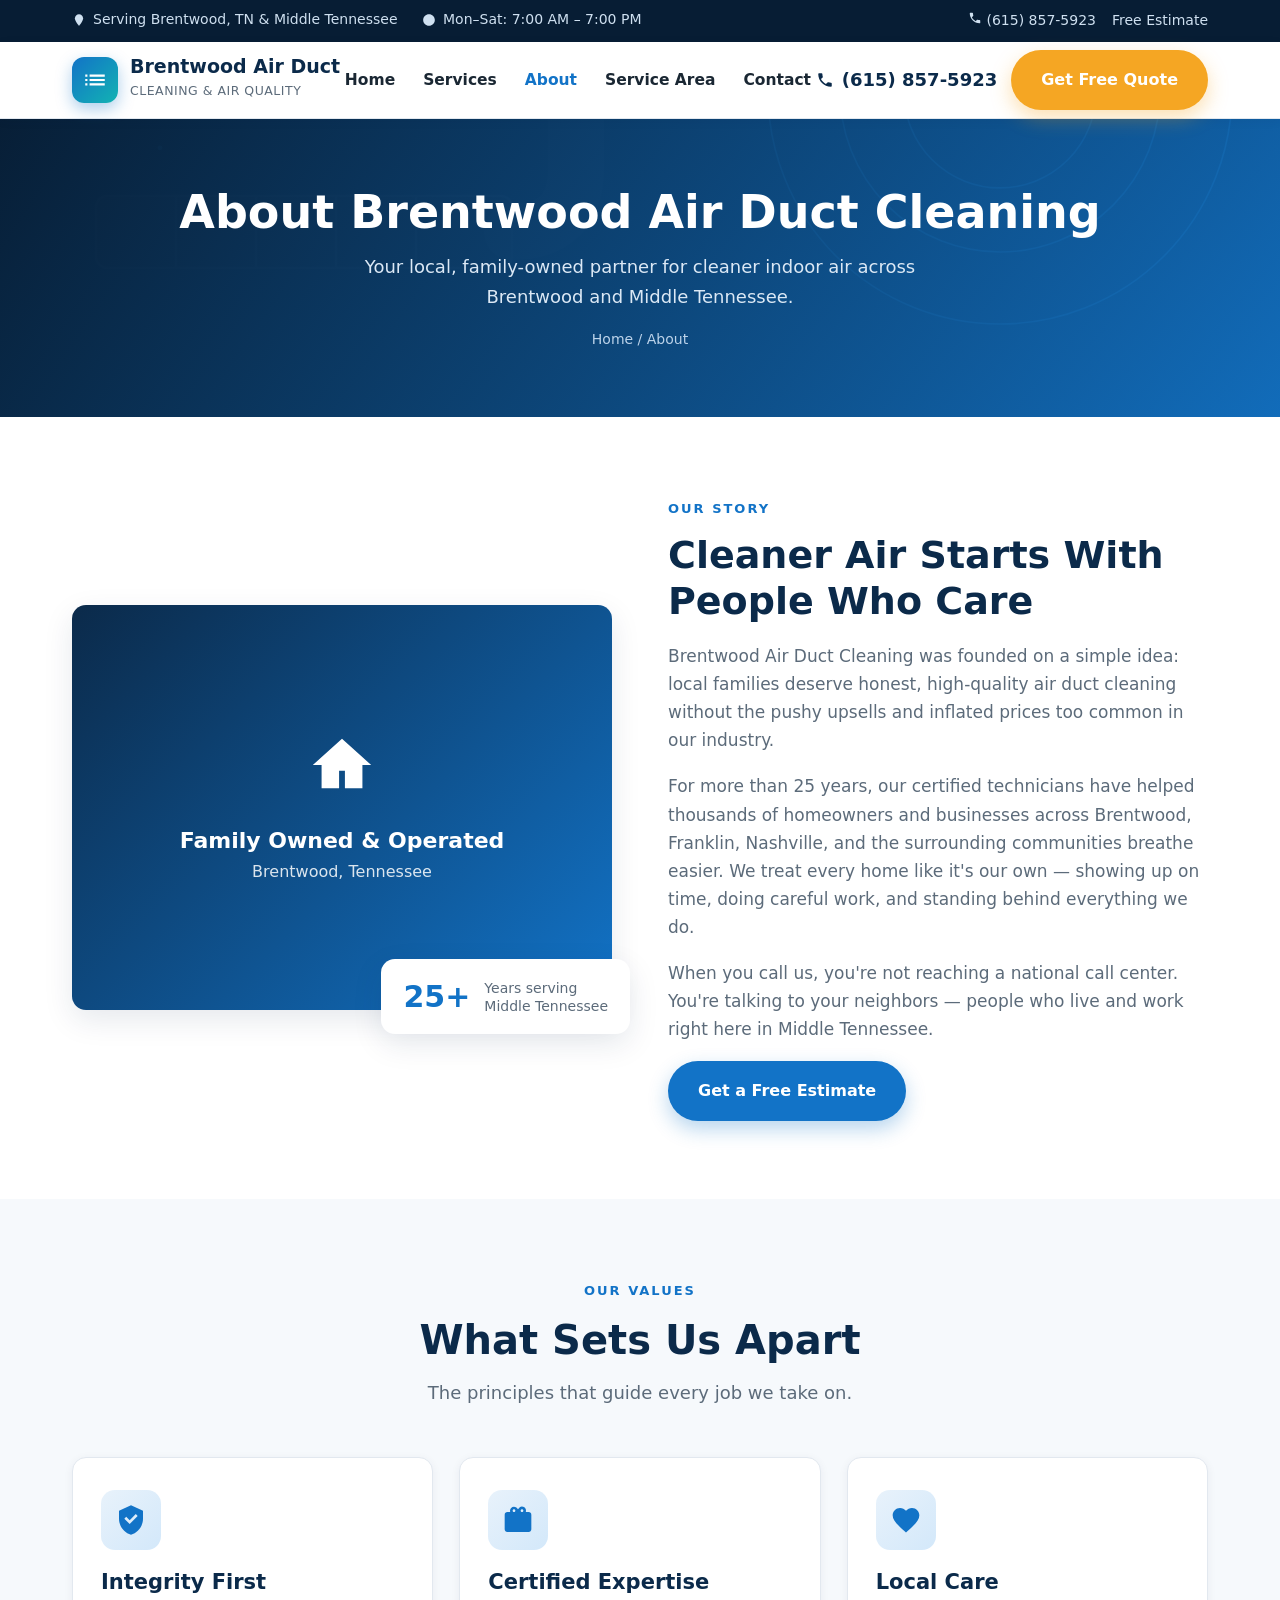
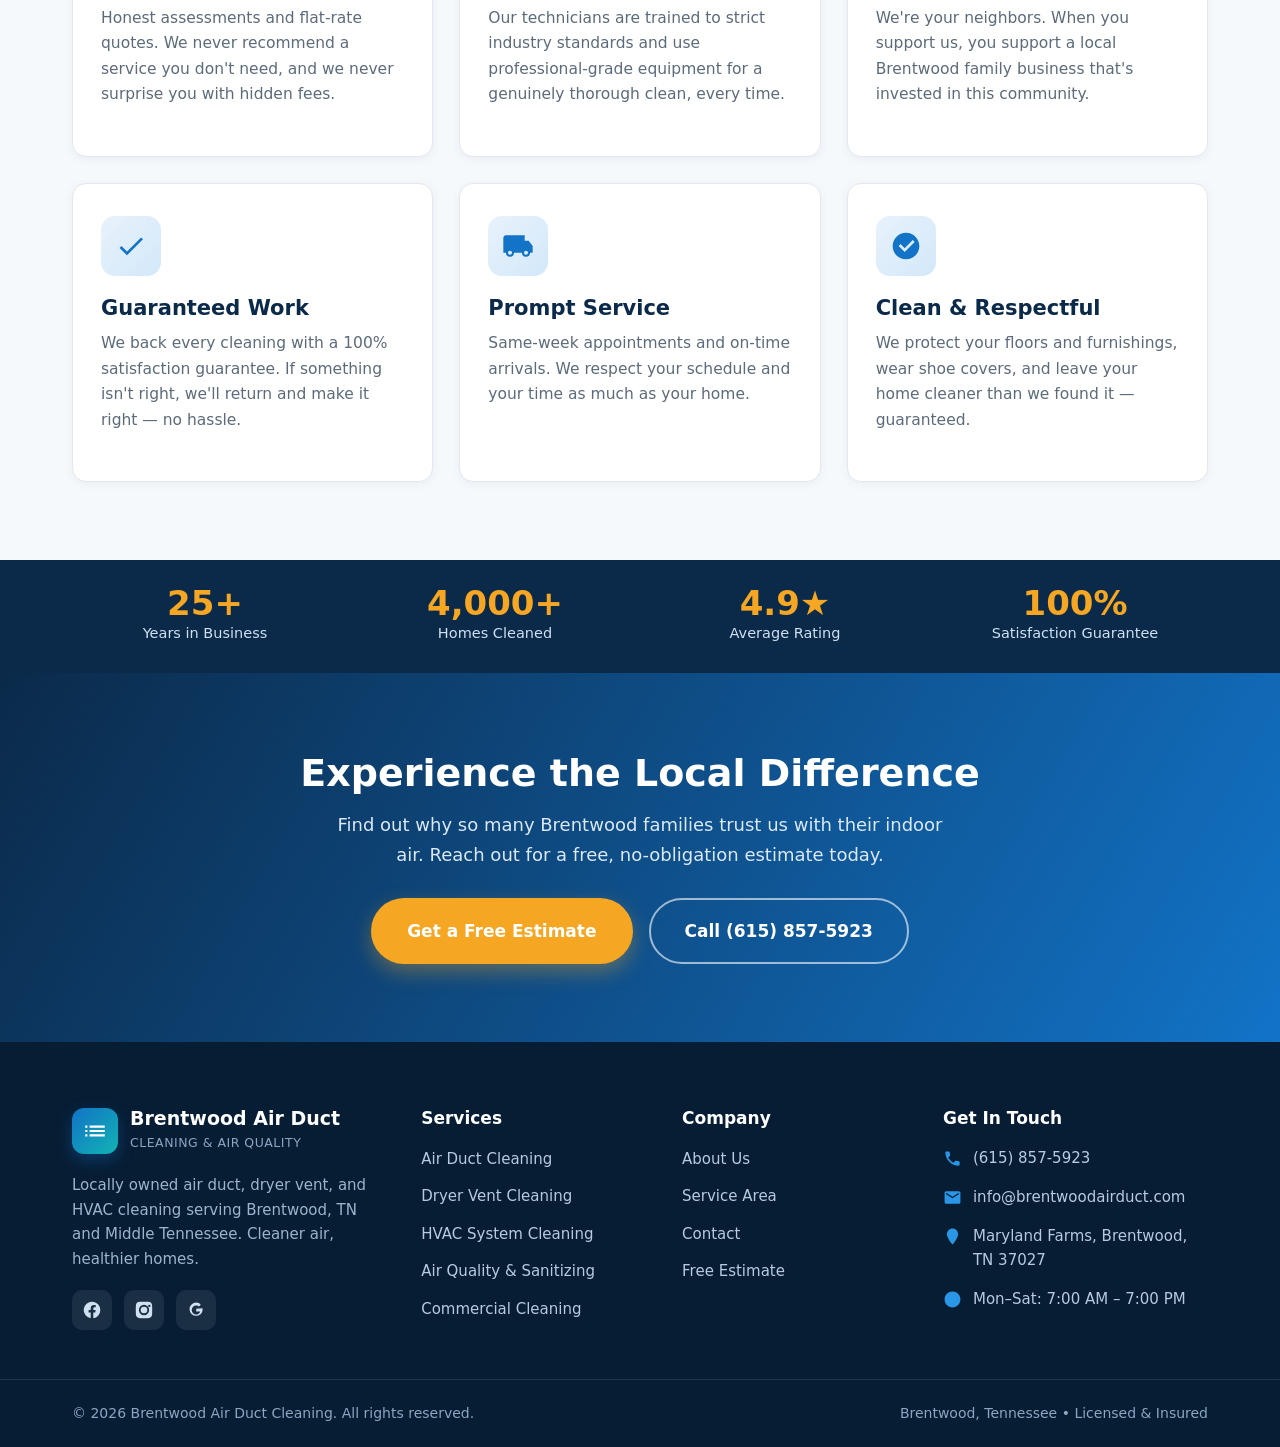
==== commit 3c3743d6: "Remove NADCA mentions and update to 25+ years in business Co-Authored-By: Claude Opus 5.5 <noreply@a" ====
--- a/about/index.html
+++ b/about/index.html
@@ -59,12 +59,12 @@
         <div class="media-box">
           <div>
             <svg width="70" height="70" viewBox="0 0 24 24" fill="currentColor" style="margin:0 auto 14px;"><path d="M12 3 2 12h3v8h6v-6h2v6h6v-8h3L12 3z"/></svg>
-            <b style="font-size:22px;display:block;">Family Owned Since 2009</b>
+            <b style="font-size:22px;display:block;">Family Owned &amp; Operated</b>
             <span style="opacity:.85;">Brentwood, Tennessee</span>
           </div>
         </div>
         <div class="badge-float">
-          <span class="bf-num">15+</span>
+          <span class="bf-num">25+</span>
           <span>Years serving<br>Middle Tennessee</span>
         </div>
       </div>
@@ -72,7 +72,7 @@
         <span class="eyebrow">Our Story</span>
         <h2>Cleaner Air Starts With People Who Care</h2>
         <p>Brentwood Air Duct Cleaning was founded on a simple idea: local families deserve honest, high-quality air duct cleaning without the pushy upsells and inflated prices too common in our industry.</p>
-        <p>For more than 15 years, our certified technicians have helped thousands of homeowners and businesses across Brentwood, Franklin, Nashville, and the surrounding communities breathe easier. We treat every home like it's our own — showing up on time, doing careful work, and standing behind everything we do.</p>
+        <p>For more than 25 years, our certified technicians have helped thousands of homeowners and businesses across Brentwood, Franklin, Nashville, and the surrounding communities breathe easier. We treat every home like it's our own — showing up on time, doing careful work, and standing behind everything we do.</p>
         <p>When you call us, you're not reaching a national call center. You're talking to your neighbors — people who live and work right here in Middle Tennessee.</p>
         <a href="/contact/" class="btn btn-blue">Get a Free Estimate</a>
       </div>
@@ -96,7 +96,7 @@
         <div class="card">
           <div class="card-icon"><svg viewBox="0 0 24 24" fill="currentColor"><path d="M20 6h-2.18c.11-.31.18-.65.18-1a2.996 2.996 0 0 0-5.5-1.65l-.5.67-.5-.68C10.96 2.54 10.05 2 9 2 7.34 2 6 3.34 6 5c0 .35.07.69.18 1H4c-1.11 0-1.99.89-1.99 2L2 19c0 1.11.89 2 2 2h16c1.11 0 2-.89 2-2V8c0-1.11-.89-2-2-2zm-5-2c.55 0 1 .45 1 1s-.45 1-1 1-1-.45-1-1 .45-1 1-1zM9 4c.55 0 1 .45 1 1s-.45 1-1 1-1-.45-1-1 .45-1 1-1z"/></svg></div>
           <h3>Certified Expertise</h3>
-          <p>Our technicians are trained to NADCA standards and use professional-grade equipment for a genuinely thorough clean, every time.</p>
+          <p>Our technicians are trained to strict industry standards and use professional-grade equipment for a genuinely thorough clean, every time.</p>
         </div>
         <div class="card">
           <div class="card-icon"><svg viewBox="0 0 24 24" fill="currentColor"><path d="M16.5 3c-1.74 0-3.41.81-4.5 2.09C10.91 3.81 9.24 3 7.5 3 4.42 3 2 5.42 2 8.5c0 3.78 3.4 6.86 8.55 11.54L12 21.35l1.45-1.32C18.6 15.36 22 12.28 22 8.5 22 5.42 19.58 3 16.5 3z"/></svg></div>
@@ -124,7 +124,7 @@
 
   <div class="trustbar">
     <div class="container">
-      <div class="trust-stat"><b>15+</b><span>Years of Experience</span></div>
+      <div class="trust-stat"><b>25+</b><span>Years in Business</span></div>
       <div class="trust-stat"><b>4,000+</b><span>Homes Cleaned</span></div>
       <div class="trust-stat"><b>4.9★</b><span>Average Rating</span></div>
       <div class="trust-stat"><b>100%</b><span>Satisfaction Guarantee</span></div>
--- a/css/styles.css
+++ b/css/styles.css
@@ -140,7 +140,7 @@
     url("../images/hero.svg") center/cover no-repeat;
   overflow: hidden;
 }
-.hero-grid { display: grid; grid-template-columns: 1.15fr .85fr; gap: 48px; align-items: center; }
+.hero-grid { display: grid; grid-template-columns: 2fr 3fr; gap: 48px; align-items: center; }
 .hero-badge {
   display: inline-flex; align-items: center; gap: 8px;
   background: rgba(255,255,255,.14); border: 1px solid rgba(255,255,255,.28);
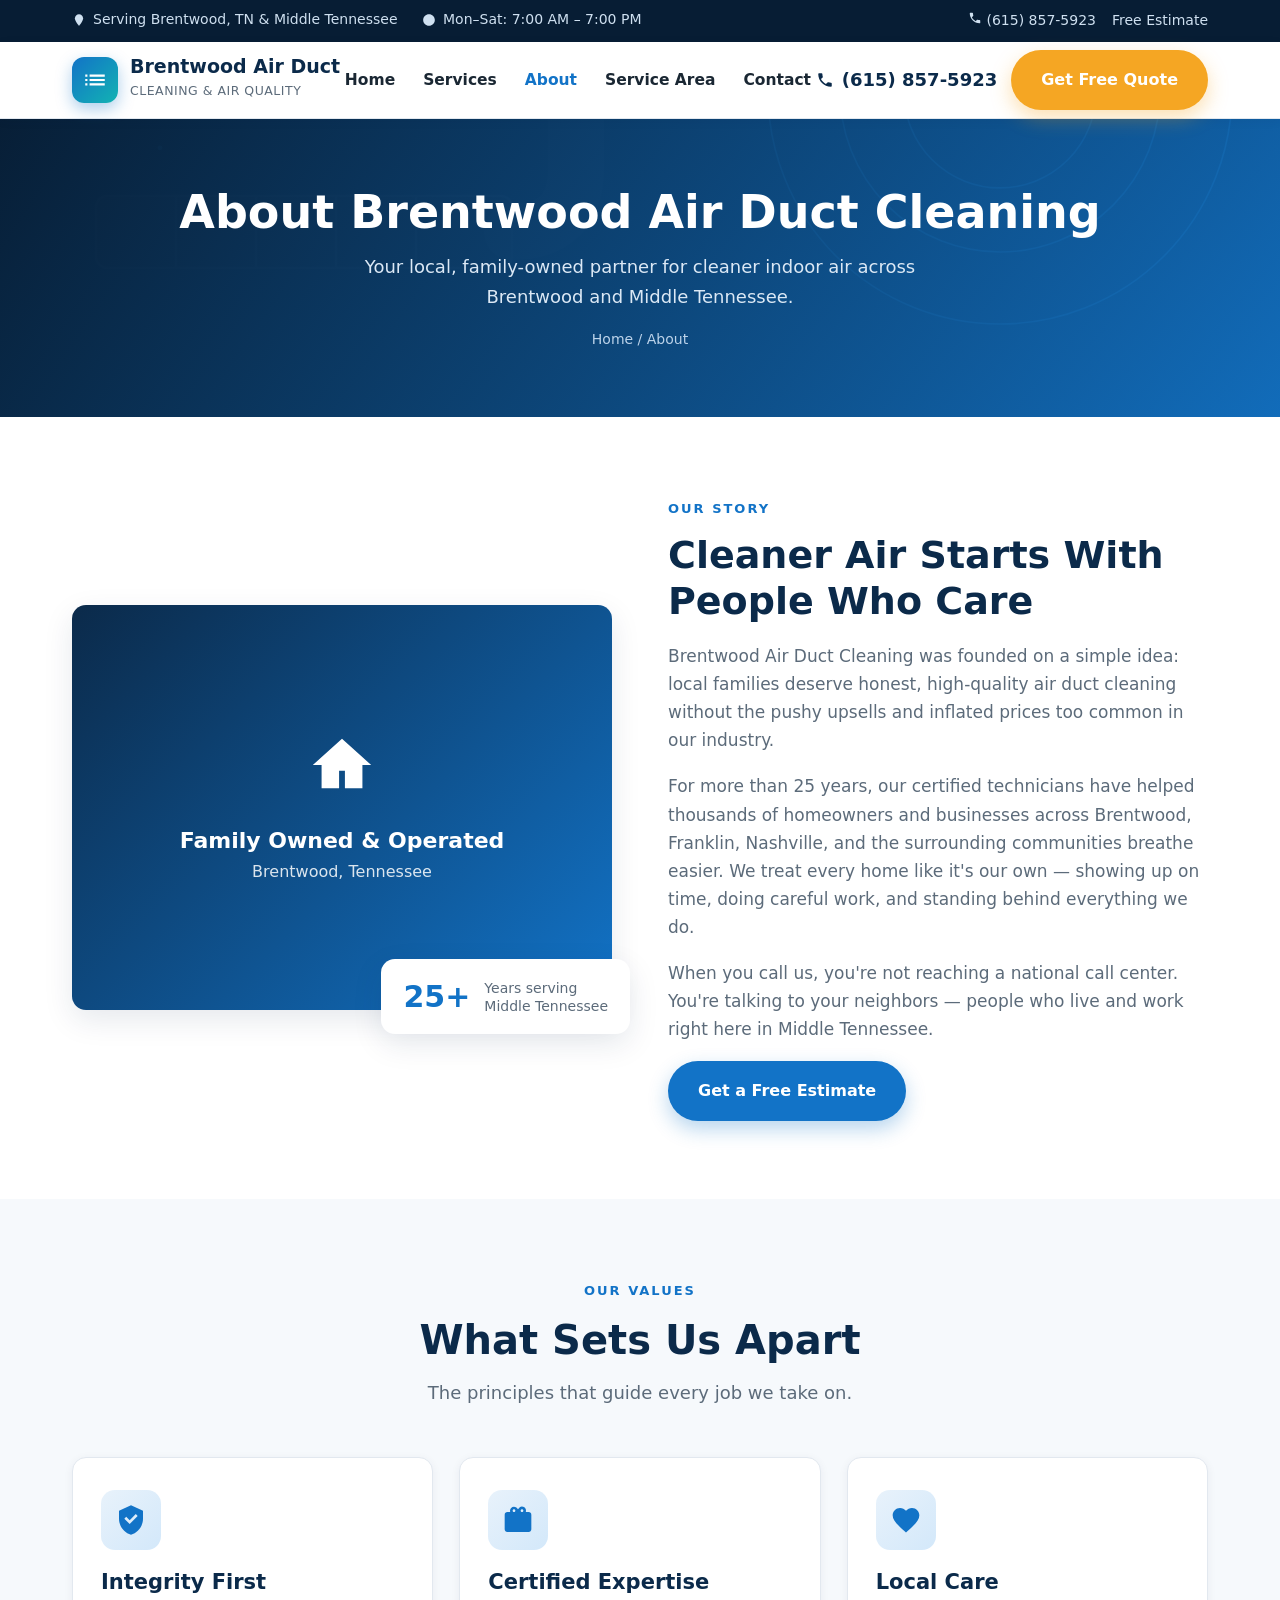
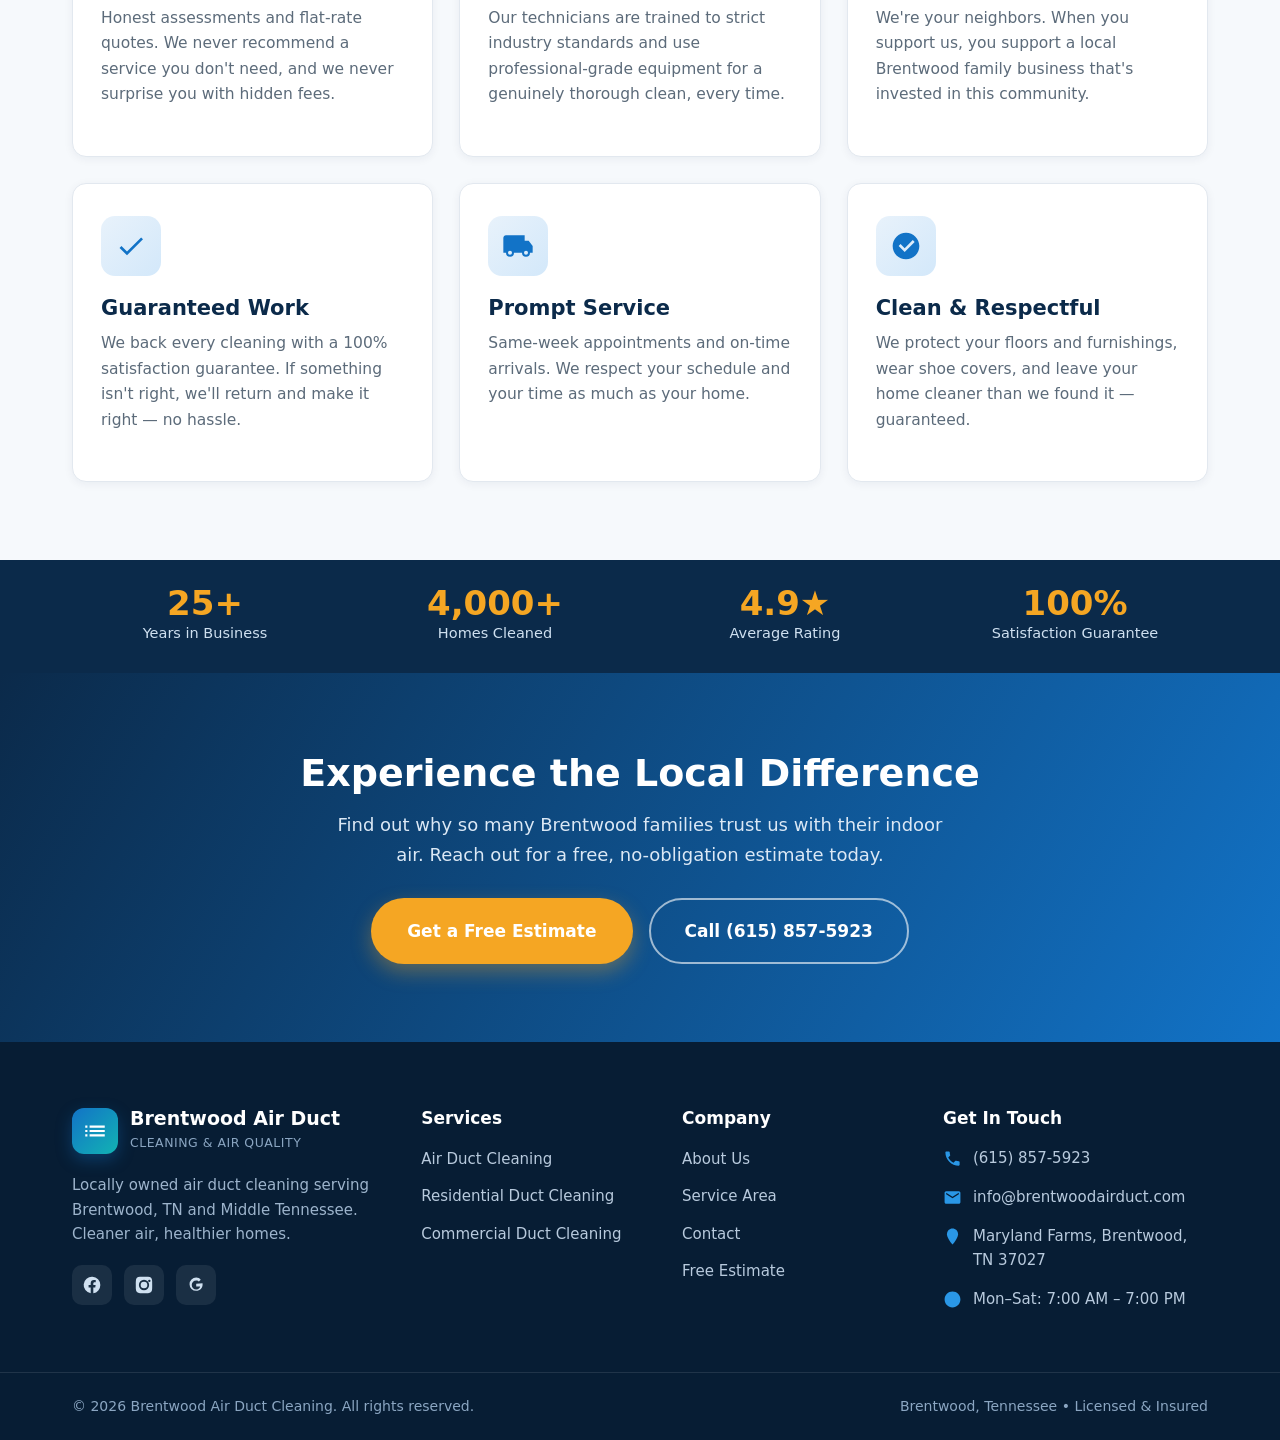
==== commit 31d4f82a: "Focus site on air duct cleaning only Remove dryer vent, HVAC system, and air quality/sanitizing serv" ====
--- a/about/index.html
+++ b/about/index.html
@@ -4,8 +4,8 @@
   <meta charset="UTF-8" />
   <meta name="viewport" content="width=device-width, initial-scale=1.0" />
   <title>About Us | Brentwood Air Duct Cleaning — Local Air Duct Experts in Brentwood, TN</title>
-  <meta name="description" content="Learn about Brentwood Air Duct Cleaning — a locally owned, certified air duct and dryer vent cleaning company proudly serving Brentwood, TN and Middle Tennessee since 2009." />
-  <link rel="canonical" href="https://www.brentwoodairduct.com/about/" />
+  <meta name="description" content="Learn about Brentwood Air Duct Cleaning — a locally owned, certified air duct cleaning company proudly serving Brentwood, TN and Middle Tennessee for more than 25 years." />
+  <link rel="canonical" href="https://brentwoodairduct.com/about/" />
   <link rel="icon" href="/images/favicon.svg" type="image/svg+xml" />
   <link rel="stylesheet" href="/css/styles.css" />
 </head>
@@ -149,7 +149,7 @@
           <span class="brand-mark" aria-hidden="true"><svg viewBox="0 0 24 24" fill="currentColor"><path d="M3 13h2v-2H3v2zm0 4h2v-2H3v2zm0-8h2V7H3v2zm4 4h14v-2H7v2zm0 4h14v-2H7v2zM7 7v2h14V7H7z"/></svg></span>
           <span class="brand-text"><b>Brentwood Air Duct</b><span>Cleaning &amp; Air Quality</span></span>
         </a>
-        <p>Locally owned air duct, dryer vent, and HVAC cleaning serving Brentwood, TN and Middle Tennessee. Cleaner air, healthier homes.</p>
+        <p>Locally owned air duct cleaning serving Brentwood, TN and Middle Tennessee. Cleaner air, healthier homes.</p>
         <div class="footer-social">
           <a href="#" aria-label="Facebook"><svg viewBox="0 0 24 24" fill="currentColor"><path d="M22 12a10 10 0 1 0-11.56 9.88v-6.99H7.9V12h2.54V9.8c0-2.5 1.49-3.89 3.78-3.89 1.09 0 2.24.2 2.24.2v2.46h-1.26c-1.24 0-1.63.77-1.63 1.56V12h2.78l-.44 2.89h-2.34v6.99A10 10 0 0 0 22 12z"/></svg></a>
           <a href="#" aria-label="Instagram"><svg viewBox="0 0 24 24" fill="currentColor"><path d="M12 2.16c3.2 0 3.58 0 4.85.07 3.25.15 4.77 1.69 4.92 4.92.06 1.27.07 1.65.07 4.85s0 3.58-.07 4.85c-.15 3.23-1.66 4.77-4.92 4.92-1.27.06-1.65.07-4.85.07s-3.58 0-4.85-.07c-3.26-.15-4.77-1.7-4.92-4.92-.06-1.27-.07-1.65-.07-4.85s0-3.58.07-4.85C2.38 3.92 3.9 2.38 7.15 2.23 8.42 2.17 8.8 2.16 12 2.16zm0 3.68a6.16 6.16 0 1 0 0 12.32 6.16 6.16 0 0 0 0-12.32zm0 10.16a4 4 0 1 1 0-8 4 4 0 0 1 0 8zm6.41-10.4a1.44 1.44 0 1 0 0 2.88 1.44 1.44 0 0 0 0-2.88z"/></svg></a>
@@ -160,10 +160,8 @@
         <h4>Services</h4>
         <ul class="footer-links">
           <li><a href="/services/#air-duct">Air Duct Cleaning</a></li>
-          <li><a href="/services/#dryer-vent">Dryer Vent Cleaning</a></li>
-          <li><a href="/services/#hvac">HVAC System Cleaning</a></li>
-          <li><a href="/services/#air-quality">Air Quality &amp; Sanitizing</a></li>
-          <li><a href="/services/#commercial">Commercial Cleaning</a></li>
+          <li><a href="/services/#residential">Residential Duct Cleaning</a></li>
+          <li><a href="/services/#commercial">Commercial Duct Cleaning</a></li>
         </ul>
       </div>
       <div>
